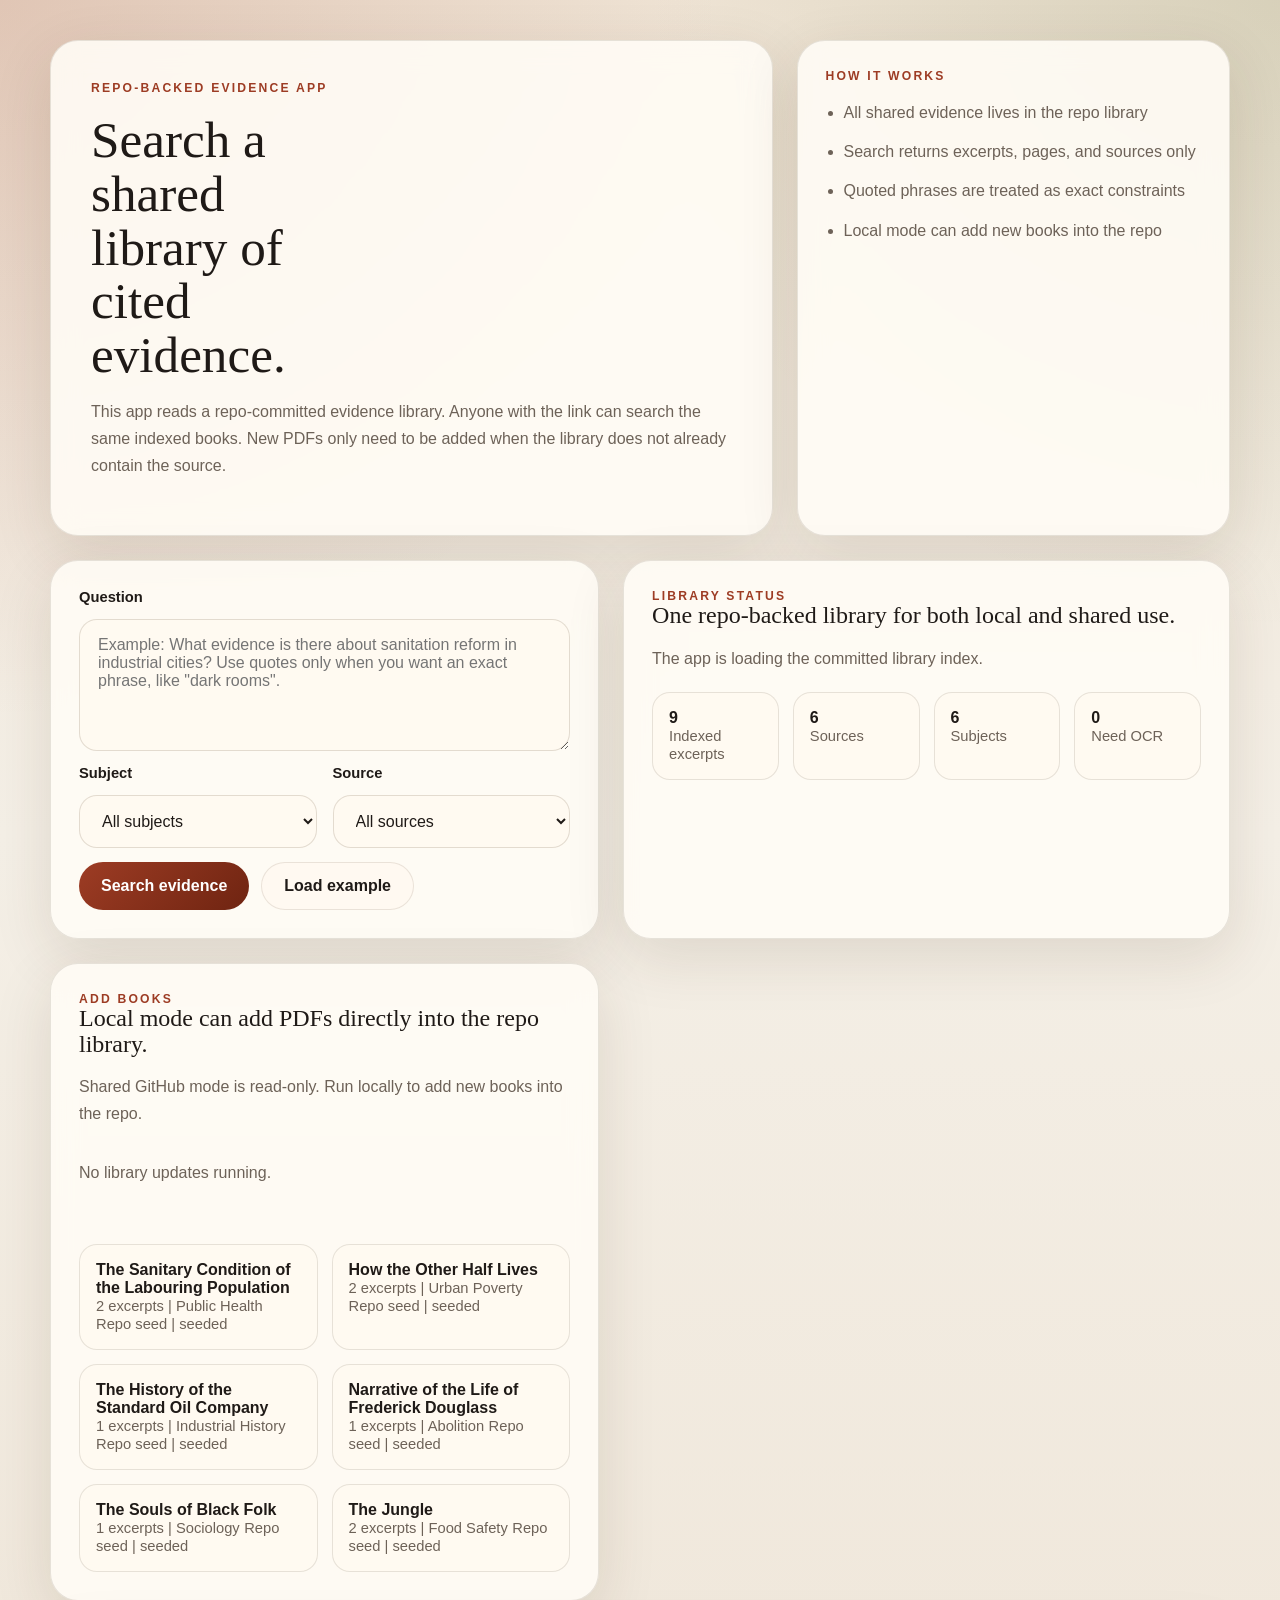
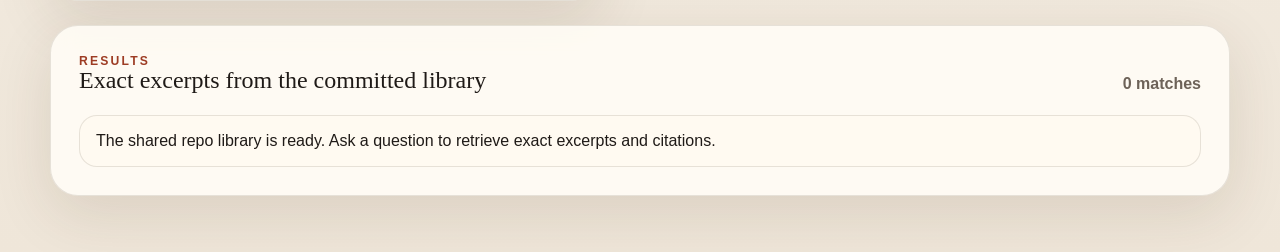
==== docs/index.html @ cc5bb467 "convert site into repo-backed app" ====
<!DOCTYPE html>
<html lang="en">
<head>
  <meta charset="UTF-8">
  <meta name="viewport" content="width=device-width, initial-scale=1.0">
  <title>Evidence Atlas</title>
  <meta name="theme-color" content="#9d3c24">
  <link rel="manifest" href="./manifest.webmanifest">
  <link rel="stylesheet" href="./styles.css">
</head>
<body>
  <div class="page-shell">
    <header class="hero">
      <div class="hero-copy">
        <p class="eyebrow">Repo-Backed Evidence App</p>
        <h1>Search a shared library of cited evidence.</h1>
        <p class="hero-text">
          This app reads a repo-committed evidence library. Anyone with the link can search the same indexed books.
          New PDFs only need to be added when the library does not already contain the source.
        </p>
      </div>

      <aside class="hero-card">
        <p class="card-label">How It Works</p>
        <ul class="rules-list">
          <li>All shared evidence lives in the repo library</li>
          <li>Search returns excerpts, pages, and sources only</li>
          <li>Quoted phrases are treated as exact constraints</li>
          <li>Local mode can add new books into the repo</li>
        </ul>
      </aside>
    </header>

    <main class="workspace">
      <section class="panel search-panel">
        <form id="search-form" class="search-form">
          <label class="field">
            <span>Question</span>
            <textarea
              id="query"
              rows="4"
              placeholder='Example: What evidence is there about sanitation reform in industrial cities? Use quotes only when you want an exact phrase, like "dark rooms".'
            ></textarea>
          </label>

          <div class="search-row">
            <label class="field">
              <span>Subject</span>
              <select id="subject-filter">
                <option value="">All subjects</option>
              </select>
            </label>

            <label class="field">
              <span>Source</span>
              <select id="source-filter">
                <option value="">All sources</option>
              </select>
            </label>
          </div>

          <div class="actions">
            <button type="submit" class="primary-button">Search evidence</button>
            <button type="button" id="load-example" class="secondary-button">Load example</button>
          </div>
        </form>
      </section>

      <section class="panel status-panel">
        <div>
          <p class="card-label">Library Status</p>
          <h2>One repo-backed library for both local and shared use.</h2>
        </div>
        <p id="status-message" class="status-message">
          The app is loading the committed library index.
        </p>
        <div id="stats" class="stats-grid"></div>
        <div id="analysis-summary" class="analysis-summary"></div>
      </section>

      <section class="panel upload-panel" id="upload-panel">
        <div>
          <p class="card-label">Add Books</p>
          <h2>Local mode can add PDFs directly into the repo library.</h2>
        </div>
        <p id="upload-mode-message" class="status-message">
          Shared GitHub mode is read-only. Run locally to add new books into the repo.
        </p>

        <form id="upload-form" class="upload-form hidden">
          <div class="search-row">
            <label class="field">
              <span>Subject tag</span>
              <input id="upload-subject" name="subject" type="text" placeholder="Example: Public Health">
            </label>

            <label class="field">
              <span>Author override</span>
              <input id="upload-author" name="author" type="text" placeholder="Optional">
            </label>
          </div>

          <div class="search-row">
            <label class="field">
              <span>Year override</span>
              <input id="upload-year" name="year" type="text" placeholder="Optional">
            </label>

            <label class="field upload-dropzone" for="pdf-files">
              <span>PDF files</span>
              <input id="pdf-files" name="pdfs" type="file" accept="application/pdf" multiple>
              <strong>Choose one or more PDFs</strong>
              <small>Local mode copies them into `docs/library/pdfs/` and rebuilds the shared index.</small>
            </label>
          </div>

          <div class="actions">
            <button type="submit" class="primary-button">Add books to repo library</button>
          </div>
        </form>

        <form id="inbox-form" class="upload-form hidden">
          <div class="search-row">
            <div class="field">
              <span>Large-book inbox</span>
              <p class="field-note">
                For large PDFs, copy files into <code>library-inbox/</code> in the repo folder, then import them here.
              </p>
            </div>
          </div>

          <div class="actions">
            <button type="submit" class="secondary-button">Import inbox PDFs</button>
          </div>
        </form>

        <div class="upload-meta">
          <p id="upload-status" class="status-message">No library updates running.</p>
          <div id="inbox-list" class="upload-list"></div>
          <div id="job-list" class="upload-list"></div>
          <div id="source-list" class="upload-list"></div>
        </div>
      </section>

      <section class="panel results-panel">
        <div class="results-header">
          <div>
            <p class="card-label">Results</p>
            <h2>Exact excerpts from the committed library</h2>
          </div>
          <p id="result-count" class="result-count">0 matches</p>
        </div>
        <div id="results" class="results-list" aria-live="polite"></div>
      </section>
    </main>
  </div>

  <template id="result-template">
    <article class="result-card">
      <div class="result-topline">
        <span class="subject-pill"></span>
        <div class="result-badges">
          <span class="phrase-pill"></span>
          <span class="concept-pill"></span>
          <span class="score-pill"></span>
        </div>
      </div>
      <h3 class="result-title"></h3>
      <p class="result-meta"></p>
      <blockquote class="excerpt"></blockquote>
      <div class="match-section">
        <p class="match-label">Matched evidence</p>
        <div class="match-tags"></div>
      </div>
      <p class="result-link"></p>
    </article>
  </template>

  <template id="list-card-template">
    <article class="upload-item">
      <strong class="item-name"></strong>
      <span class="item-summary"></span>
      <span class="item-detail"></span>
    </article>
  </template>

  <script src="./app.js" type="module"></script>
</body>
</html>
---- docs/styles.css ----
:root {
  --bg: #f4efe6;
  --paper: rgba(255, 252, 246, 0.9);
  --paper-strong: #fffaf1;
  --ink: #1f1a17;
  --muted: #6d6258;
  --line: rgba(58, 41, 24, 0.12);
  --accent: #9d3c24;
  --accent-deep: #6f2411;
  --accent-soft: rgba(157, 60, 36, 0.12);
  --shadow: 0 18px 60px rgba(66, 42, 20, 0.12);
  --radius-lg: 28px;
  --radius-md: 18px;
}

* { box-sizing: border-box; }

body {
  margin: 0;
  min-height: 100vh;
  font-family: "Segoe UI", sans-serif;
  color: var(--ink);
  background:
    radial-gradient(circle at top left, rgba(157, 60, 36, 0.18), transparent 32%),
    radial-gradient(circle at top right, rgba(93, 107, 45, 0.16), transparent 28%),
    linear-gradient(180deg, #efe4d5 0%, var(--bg) 45%, #efe6d9 100%);
}

.page-shell {
  width: min(1180px, calc(100% - 32px));
  margin: 0 auto;
  padding: 40px 0 56px;
}

.hero,
.workspace,
.search-row {
  display: grid;
  gap: 24px;
}

.hero { grid-template-columns: 1.5fr 0.9fr; }
.workspace { grid-template-columns: 0.95fr 1.05fr; margin-top: 24px; }
.search-row { grid-template-columns: 1fr 1fr; gap: 16px; }

.hero-copy,
.hero-card,
.panel {
  backdrop-filter: blur(14px);
  background: var(--paper);
  border: 1px solid var(--line);
  box-shadow: var(--shadow);
  border-radius: var(--radius-lg);
  padding: 28px;
}

.hero-copy { padding: 40px; }

.eyebrow,
.card-label,
.match-label {
  margin: 0;
  text-transform: uppercase;
  letter-spacing: 0.18em;
  font-size: 0.76rem;
  font-weight: 800;
  color: var(--accent);
}

h1, h2, h3 {
  margin: 0;
  line-height: 1.05;
  font-family: Georgia, serif;
  font-weight: 400;
}

h1 {
  margin-top: 18px;
  font-size: clamp(2.8rem, 4vw, 4.6rem);
  max-width: 10ch;
}

.hero-text,
.status-message,
.rules-list {
  color: var(--muted);
  line-height: 1.7;
}

.rules-list { margin: 16px 0 0; padding-left: 18px; display: grid; gap: 12px; }
.results-panel { grid-column: 1 / -1; }

.search-form,
.upload-form,
.upload-meta,
.upload-list,
.field,
.results-list,
.match-tags,
.analysis-summary {
  display: grid;
  gap: 14px;
}

.field span {
  font-size: 0.92rem;
  font-weight: 700;
}

.field-note {
  margin: 8px 0 0;
  color: var(--muted);
  line-height: 1.6;
}

code {
  font-family: "Consolas", "Courier New", monospace;
  font-size: 0.92em;
  background: rgba(31, 26, 23, 0.06);
  border-radius: 8px;
  padding: 2px 6px;
}

textarea,
select,
input[type="text"] {
  width: 100%;
  border: 1px solid rgba(81, 57, 34, 0.16);
  border-radius: var(--radius-md);
  background: var(--paper-strong);
  color: var(--ink);
  font: inherit;
  padding: 16px 18px;
}

textarea {
  resize: vertical;
  min-height: 132px;
}

.analysis-help,
.analysis-card,
.stat-card,
.upload-item,
.empty-state {
  border: 1px solid var(--line);
  border-radius: var(--radius-md);
  background: var(--paper-strong);
  padding: 16px;
}

.analysis-help { display: grid; gap: 8px; min-height: 58px; }
.analysis-card strong,
.stat-card strong,
.upload-item strong { display: block; }

.analysis-chip {
  display: inline-flex;
  align-items: center;
  border-radius: 999px;
  padding: 8px 12px;
  margin: 6px 8px 0 0;
  background: rgba(31, 26, 23, 0.06);
  font-size: 0.84rem;
  font-weight: 800;
}

.actions { display: flex; flex-wrap: wrap; gap: 12px; }

button {
  appearance: none;
  border: none;
  border-radius: 999px;
  padding: 14px 22px;
  font: inherit;
  font-weight: 800;
  cursor: pointer;
}

.primary-button {
  background: linear-gradient(135deg, var(--accent), var(--accent-deep));
  color: white;
}

.secondary-button {
  background: rgba(255, 250, 241, 0.85);
  color: var(--ink);
  border: 1px solid rgba(81, 57, 34, 0.12);
}

.stats-grid {
  margin-top: 20px;
  display: grid;
  grid-template-columns: repeat(4, minmax(0, 1fr));
  gap: 14px;
}

.stat-card span,
.upload-item span,
.result-meta,
.result-link a,
small {
  color: var(--muted);
  font-size: 0.92rem;
}

.upload-dropzone {
  border: 1px dashed rgba(81, 57, 34, 0.22);
  border-radius: 24px;
  background: rgba(255, 250, 241, 0.65);
  padding: 18px;
}

.upload-list { grid-template-columns: repeat(auto-fit, minmax(220px, 1fr)); }

.results-header,
.result-topline,
.result-badges {
  display: flex;
  gap: 12px;
}

.results-header { justify-content: space-between; align-items: end; margin-bottom: 22px; }
.result-topline { justify-content: space-between; }
.result-badges { flex-wrap: wrap; }
.result-count { margin: 0; color: var(--muted); font-weight: 700; }

.result-card {
  background: var(--paper-strong);
  border-radius: 24px;
  border: 1px solid var(--line);
  padding: 24px;
}

.subject-pill,
.phrase-pill,
.concept-pill,
.score-pill,
.match-tag {
  display: inline-flex;
  align-items: center;
  border-radius: 999px;
  padding: 8px 12px;
  font-size: 0.84rem;
  font-weight: 800;
}

.subject-pill { background: rgba(93, 107, 45, 0.14); color: #44511f; }
.phrase-pill { background: rgba(157, 60, 36, 0.1); color: var(--accent-deep); }
.concept-pill { background: rgba(93, 107, 45, 0.12); color: #44511f; }
.score-pill { background: rgba(31, 26, 23, 0.08); color: var(--ink); }
.match-tag { background: rgba(31, 26, 23, 0.06); color: var(--ink); }

.result-title { margin-top: 16px; font-size: clamp(1.5rem, 2vw, 2.1rem); }
.excerpt {
  margin: 20px 0;
  padding: 20px 22px;
  border-left: 4px solid var(--accent);
  background: rgba(157, 60, 36, 0.05);
  border-radius: 0 var(--radius-md) var(--radius-md) 0;
  line-height: 1.8;
}

.hidden { display: none; }

@media (max-width: 920px) {
  .hero,
  .workspace,
  .search-row,
  .stats-grid {
    grid-template-columns: 1fr;
  }

  .results-header,
  .result-topline {
    flex-direction: column;
    align-items: start;
  }
}
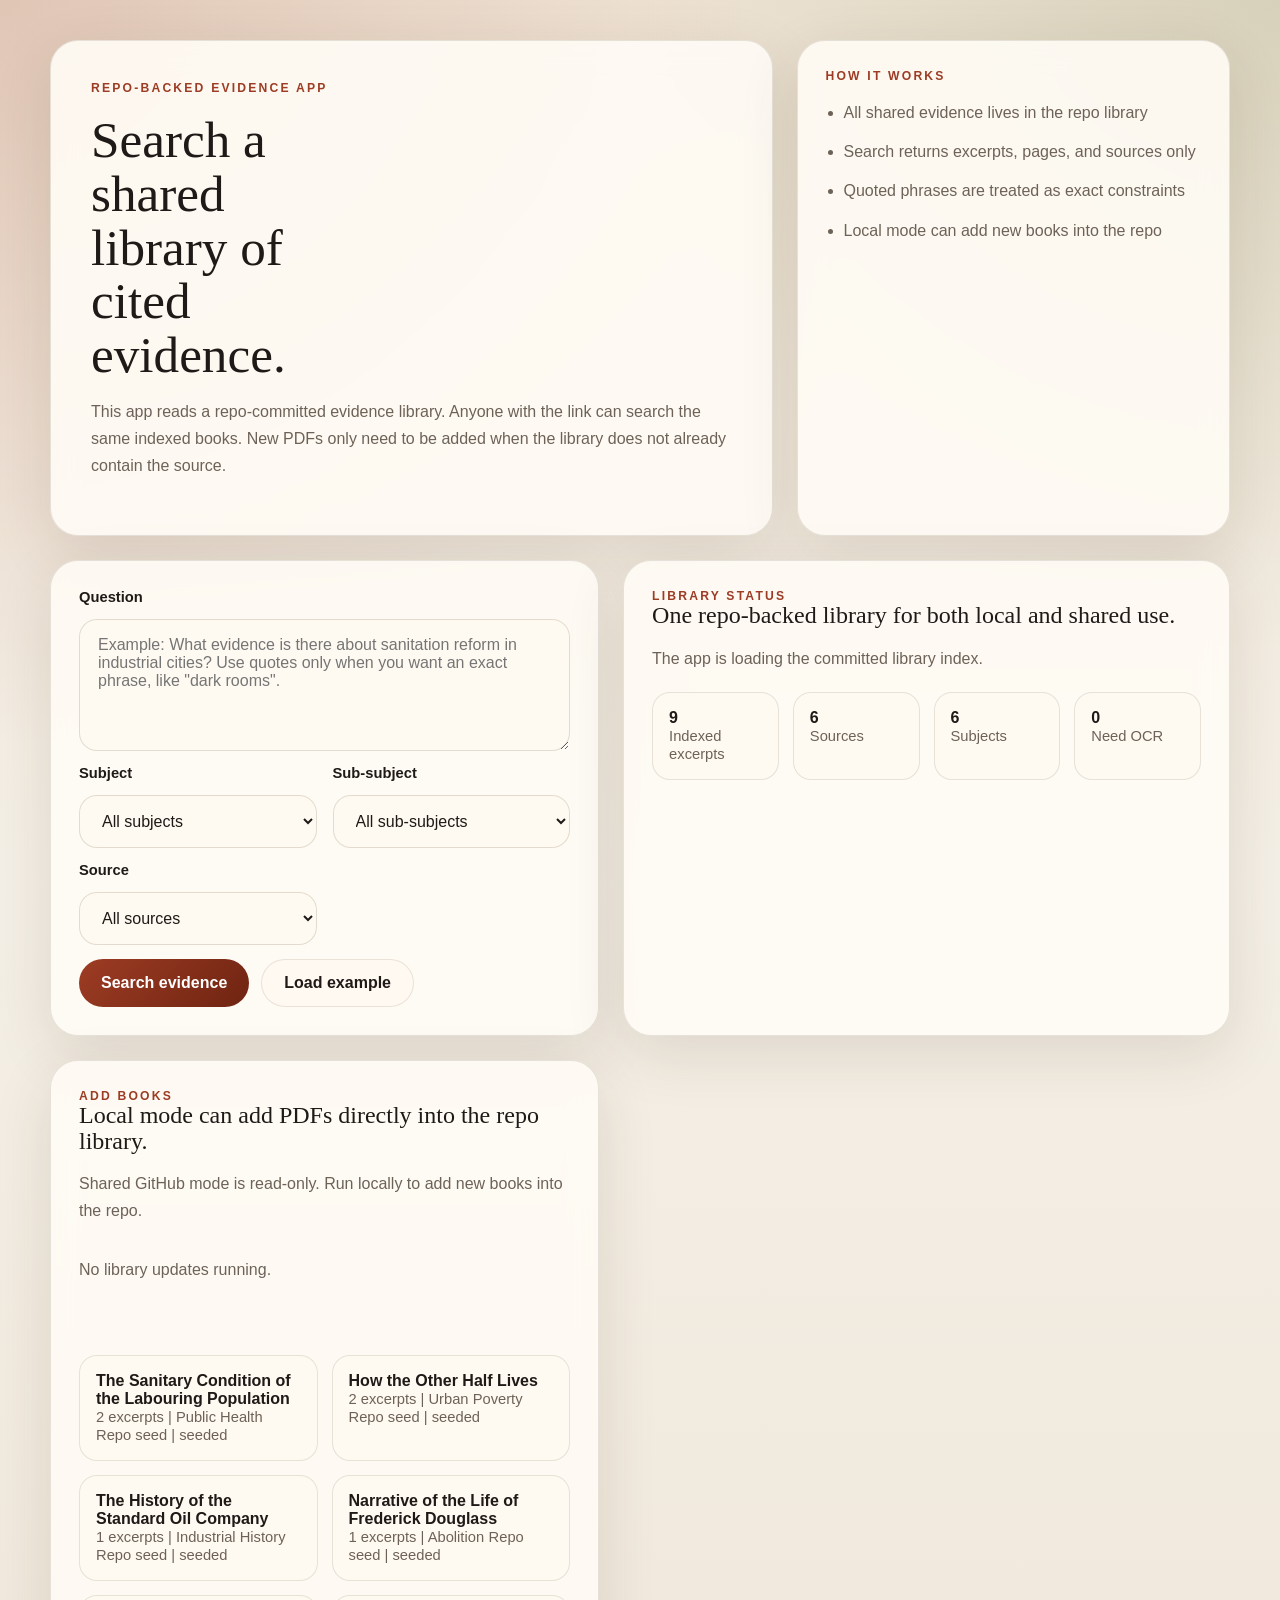
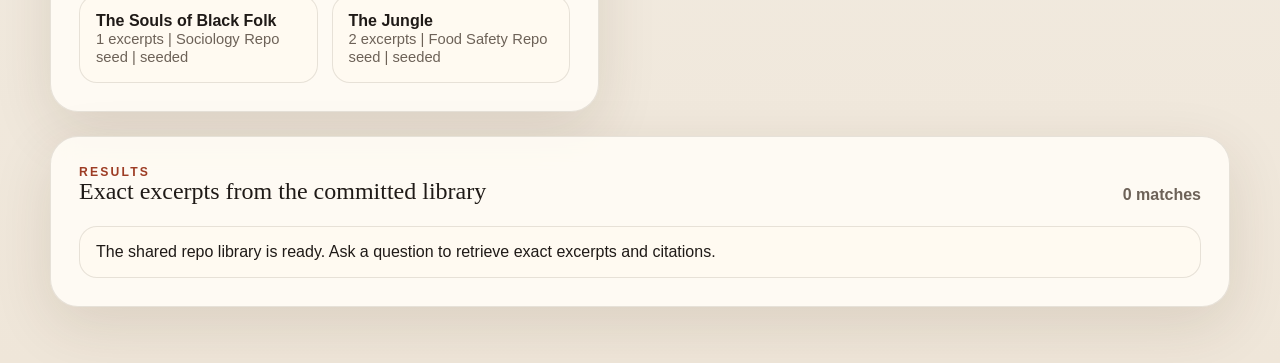
==== commit 069e2a8e: "add subject hierarchy and repo pdf drop" ====
--- a/docs/index.html
+++ b/docs/index.html
@@ -52,6 +52,15 @@
             </label>
 
             <label class="field">
+              <span>Sub-subject</span>
+              <select id="subsubject-filter">
+                <option value="">All sub-subjects</option>
+              </select>
+            </label>
+          </div>
+
+          <div class="search-row">
+            <label class="field">
               <span>Source</span>
               <select id="source-filter">
                 <option value="">All sources</option>
@@ -90,22 +99,29 @@
         <form id="upload-form" class="upload-form hidden">
           <div class="search-row">
             <label class="field">
-              <span>Subject tag</span>
+              <span>Subject</span>
               <input id="upload-subject" name="subject" type="text" placeholder="Example: Public Health">
             </label>
 
+            <label class="field">
+              <span>Sub-subject</span>
+              <input id="upload-subsubject" name="subSubject" type="text" placeholder="Optional example: Sanitation">
+            </label>
+          </div>
+
+          <div class="search-row">
             <label class="field">
               <span>Author override</span>
               <input id="upload-author" name="author" type="text" placeholder="Optional">
             </label>
-          </div>
-
-          <div class="search-row">
+
             <label class="field">
               <span>Year override</span>
               <input id="upload-year" name="year" type="text" placeholder="Optional">
             </label>
-
+          </div>
+
+          <div class="search-row">
             <label class="field upload-dropzone" for="pdf-files">
               <span>PDF files</span>
               <input id="pdf-files" name="pdfs" type="file" accept="application/pdf" multiple>
@@ -134,9 +150,25 @@
           </div>
         </form>
 
+        <form id="repo-drop-form" class="upload-form hidden">
+          <div class="search-row">
+            <div class="field">
+              <span>Developer repo drop</span>
+              <p class="field-note">
+                Developers can place shared PDFs in <code>repo-pdf-drop/</code>, commit them, and then import them into the library from here.
+              </p>
+            </div>
+          </div>
+
+          <div class="actions">
+            <button type="submit" class="secondary-button">Import repo-drop PDFs</button>
+          </div>
+        </form>
+
         <div class="upload-meta">
           <p id="upload-status" class="status-message">No library updates running.</p>
           <div id="inbox-list" class="upload-list"></div>
+          <div id="repo-drop-list" class="upload-list"></div>
           <div id="job-list" class="upload-list"></div>
           <div id="source-list" class="upload-list"></div>
         </div>
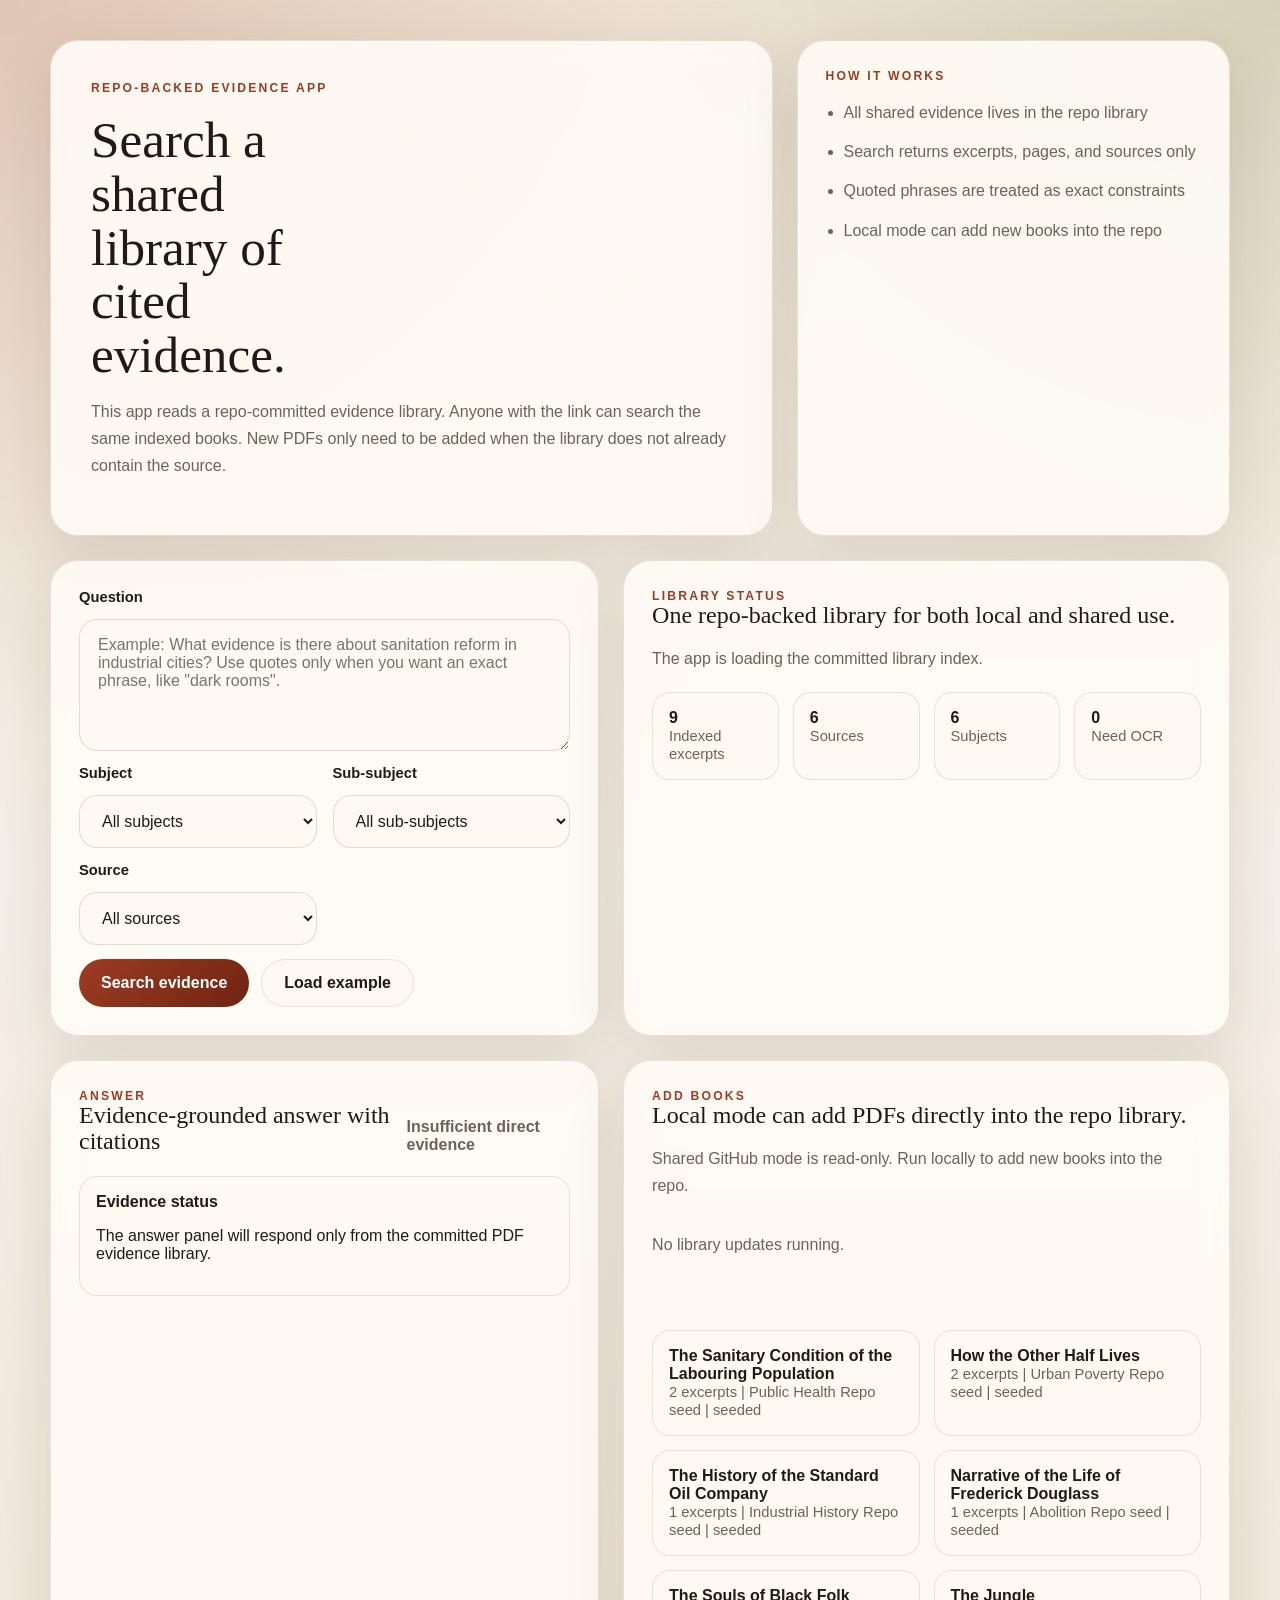
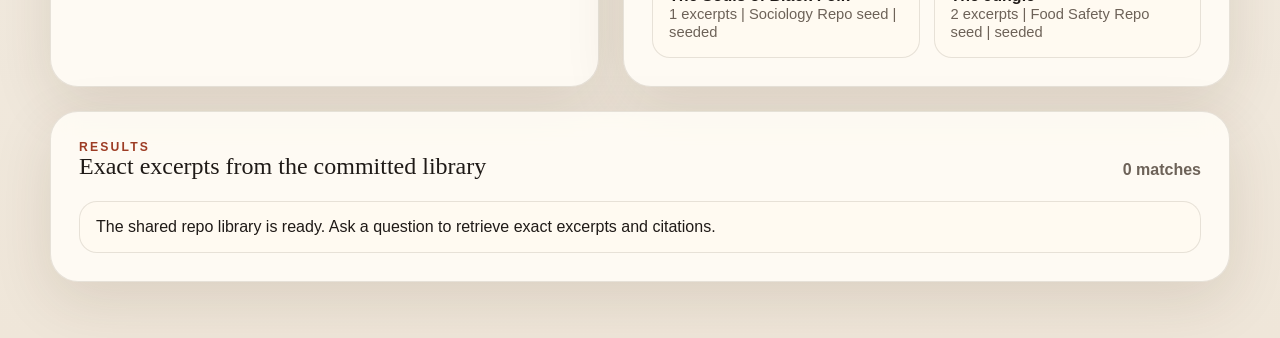
==== commit 910ffb73: "add grounded answers from cited evidence" ====
--- a/docs/index.html
+++ b/docs/index.html
@@ -87,6 +87,20 @@
         <div id="analysis-summary" class="analysis-summary"></div>
       </section>
 
+      <section class="panel answer-panel">
+        <div class="results-header">
+          <div>
+            <p class="card-label">Answer</p>
+            <h2>Evidence-grounded answer with citations</h2>
+          </div>
+          <p id="answer-status" class="result-count">Waiting for a question</p>
+        </div>
+        <div id="answer-card" class="analysis-card">
+          The answer panel will respond only from the committed PDF evidence library.
+        </div>
+        <div id="answer-citations" class="results-list"></div>
+      </section>
+
       <section class="panel upload-panel" id="upload-panel">
         <div>
           <p class="card-label">Add Books</p>
@@ -216,6 +230,14 @@
     </article>
   </template>
 
+  <template id="citation-template">
+    <article class="upload-item">
+      <strong class="item-name"></strong>
+      <span class="item-summary"></span>
+      <span class="item-detail"></span>
+    </article>
+  </template>
+
   <script src="./app.js" type="module"></script>
 </body>
 </html>
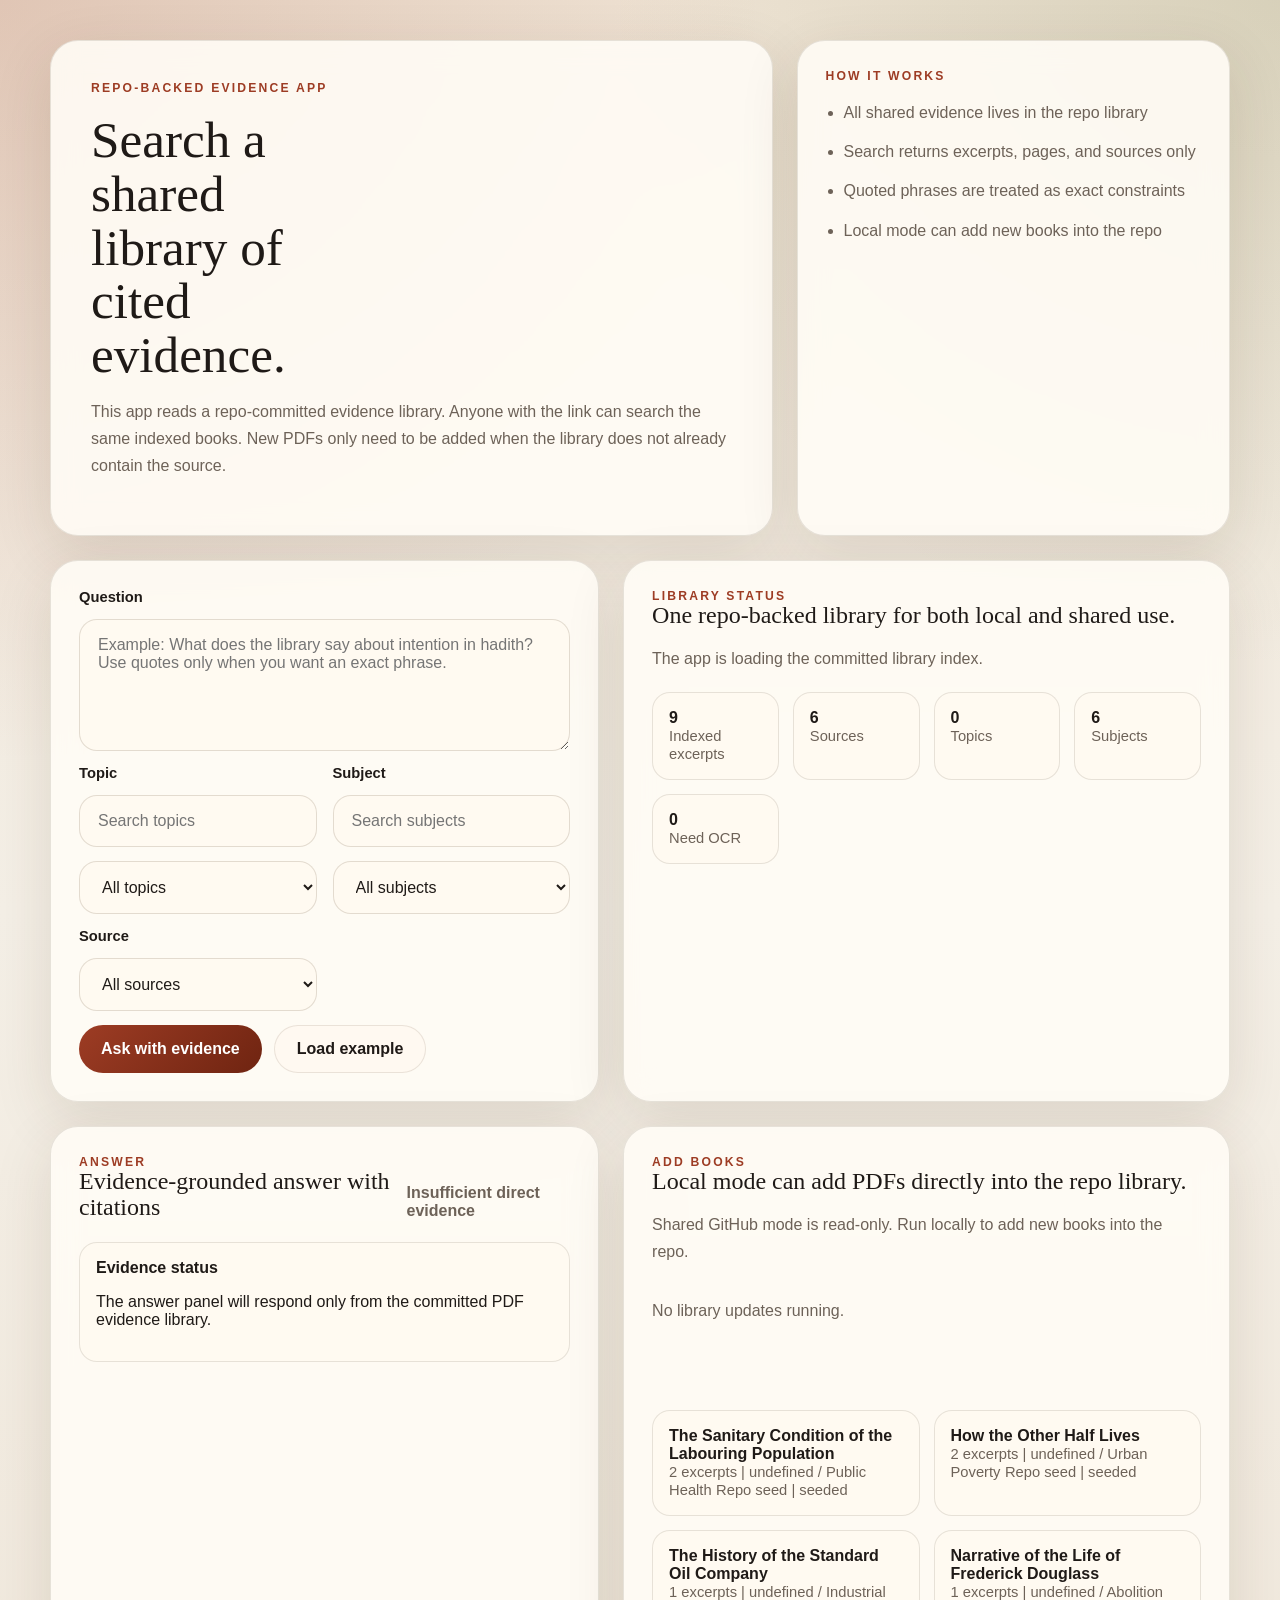
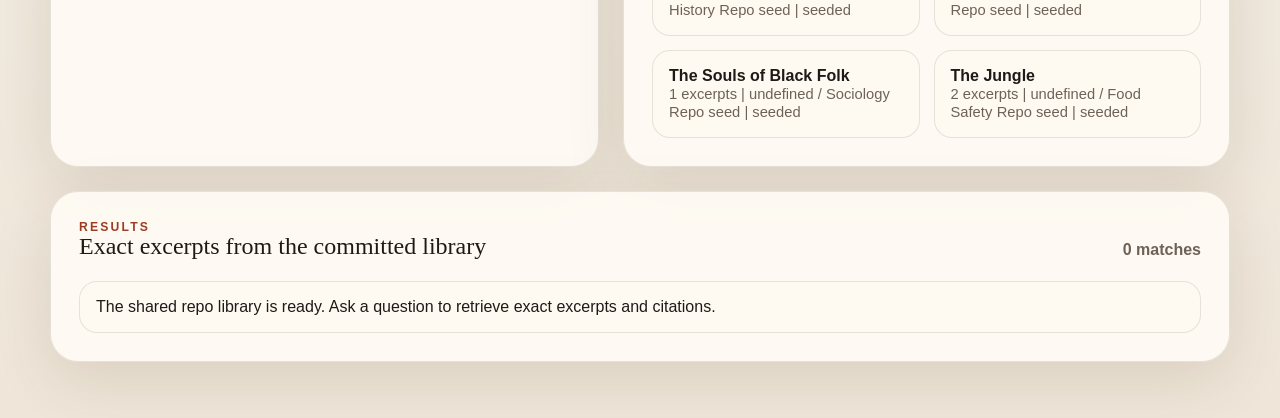
==== commit c04a23d4: "add topic subject taxonomy and index islam library" ====
--- a/docs/index.html
+++ b/docs/index.html
@@ -39,22 +39,24 @@
             <textarea
               id="query"
               rows="4"
-              placeholder='Example: What evidence is there about sanitation reform in industrial cities? Use quotes only when you want an exact phrase, like "dark rooms".'
+              placeholder='Example: What does the library say about intention in hadith? Use quotes only when you want an exact phrase.'
             ></textarea>
           </label>
 
           <div class="search-row">
             <label class="field">
+              <span>Topic</span>
+              <input id="topic-search" type="text" placeholder="Search topics">
+              <select id="topic-filter">
+                <option value="">All topics</option>
+              </select>
+            </label>
+
+            <label class="field">
               <span>Subject</span>
+              <input id="subject-search" type="text" placeholder="Search subjects">
               <select id="subject-filter">
                 <option value="">All subjects</option>
-              </select>
-            </label>
-
-            <label class="field">
-              <span>Sub-subject</span>
-              <select id="subsubject-filter">
-                <option value="">All sub-subjects</option>
               </select>
             </label>
           </div>
@@ -69,7 +71,7 @@
           </div>
 
           <div class="actions">
-            <button type="submit" class="primary-button">Search evidence</button>
+            <button type="submit" class="primary-button">Ask with evidence</button>
             <button type="button" id="load-example" class="secondary-button">Load example</button>
           </div>
         </form>
@@ -113,13 +115,13 @@
         <form id="upload-form" class="upload-form hidden">
           <div class="search-row">
             <label class="field">
+              <span>Topic</span>
+              <input id="upload-topic" name="topic" type="text" placeholder="Example: Islam">
+            </label>
+
+            <label class="field">
               <span>Subject</span>
-              <input id="upload-subject" name="subject" type="text" placeholder="Example: Public Health">
-            </label>
-
-            <label class="field">
-              <span>Sub-subject</span>
-              <input id="upload-subsubject" name="subSubject" type="text" placeholder="Optional example: Sanitation">
+              <input id="upload-subject" name="subject" type="text" placeholder="Optional example: Tafsir">
             </label>
           </div>
 
@@ -179,8 +181,24 @@
           </div>
         </form>
 
+        <form id="library-pdf-form" class="upload-form hidden">
+          <div class="search-row">
+            <div class="field">
+              <span>Committed library PDFs</span>
+              <p class="field-note">
+                PDFs already committed in <code>docs/library/pdfs/</code> can be indexed here using the shared source manifest.
+              </p>
+            </div>
+          </div>
+
+          <div class="actions">
+            <button type="submit" class="secondary-button">Index committed library PDFs</button>
+          </div>
+        </form>
+
         <div class="upload-meta">
           <p id="upload-status" class="status-message">No library updates running.</p>
+          <div id="library-pdf-list" class="upload-list"></div>
           <div id="inbox-list" class="upload-list"></div>
           <div id="repo-drop-list" class="upload-list"></div>
           <div id="job-list" class="upload-list"></div>
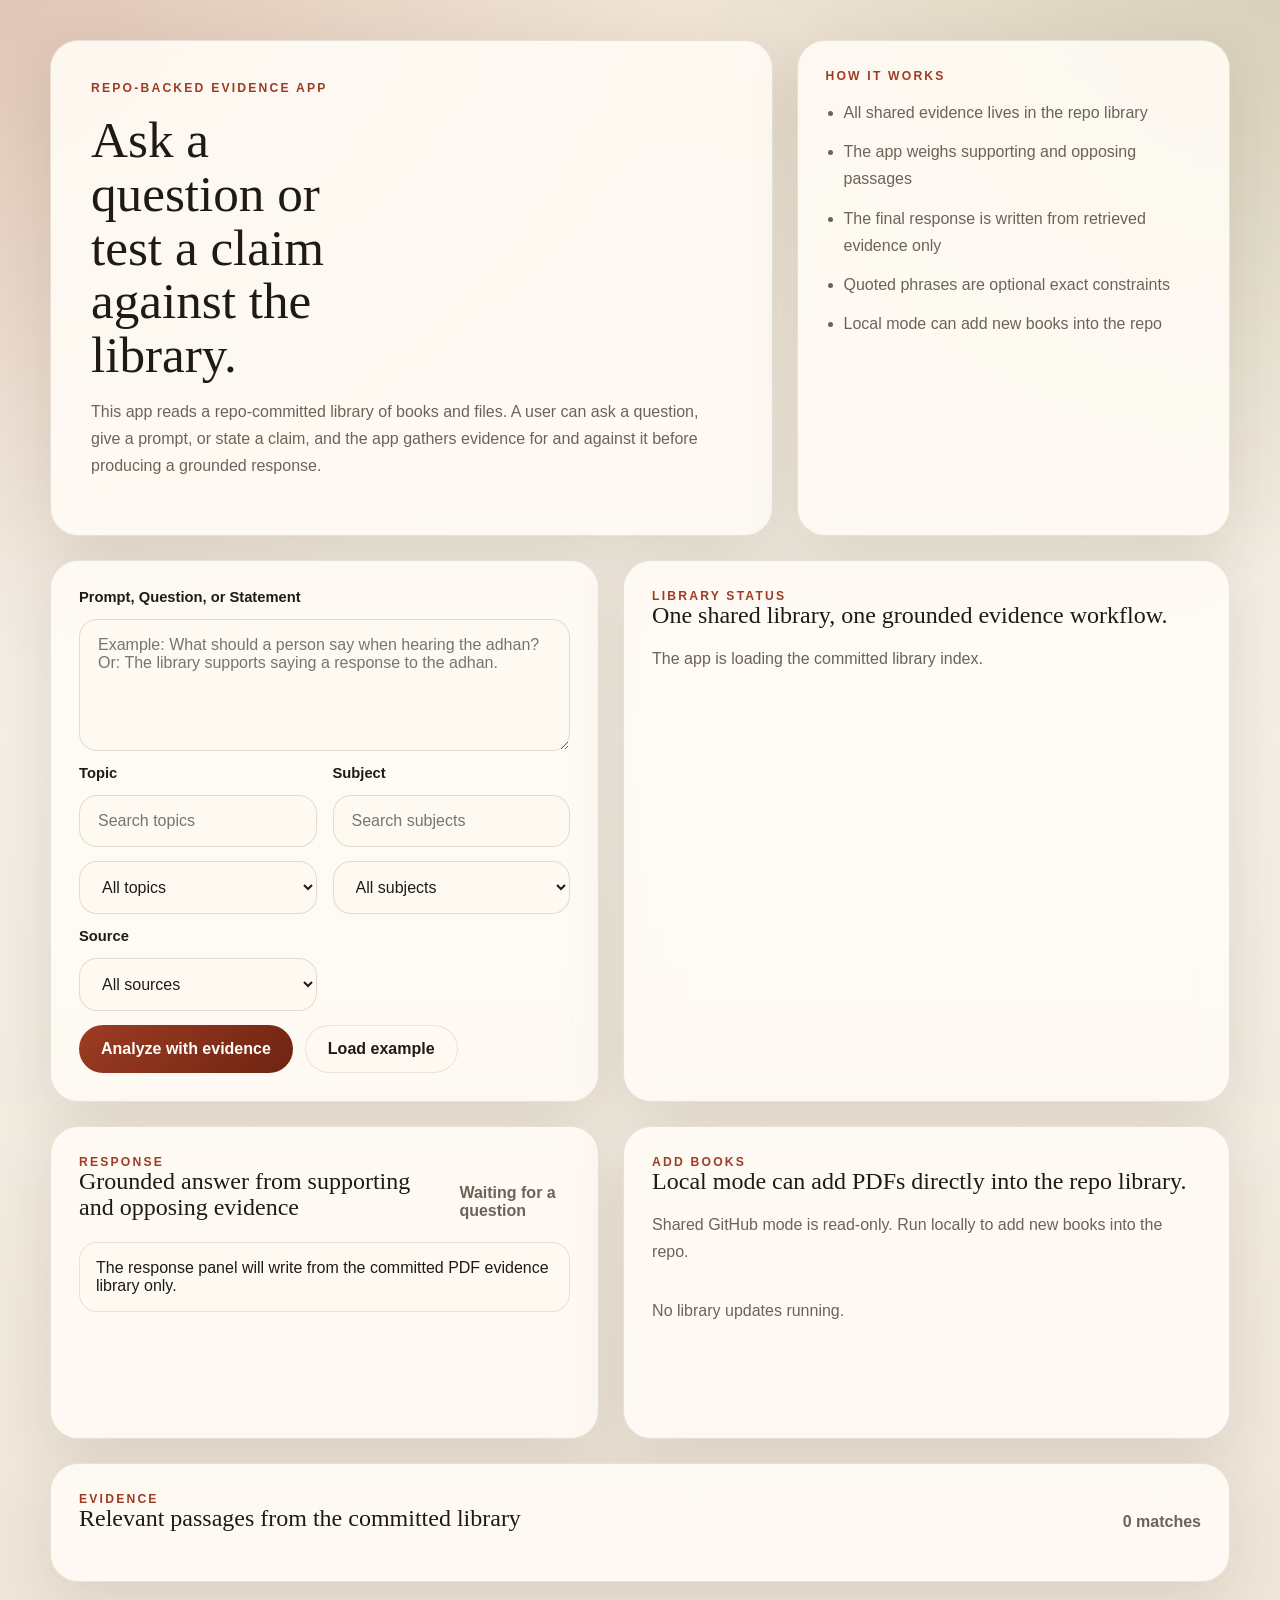
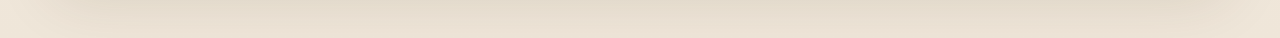
==== commit 2cca49a3: "reframe app around evidence-based answers" ====
--- a/docs/index.html
+++ b/docs/index.html
@@ -13,10 +13,10 @@
     <header class="hero">
       <div class="hero-copy">
         <p class="eyebrow">Repo-Backed Evidence App</p>
-        <h1>Search a shared library of cited evidence.</h1>
+        <h1>Ask a question or test a claim against the library.</h1>
         <p class="hero-text">
-          This app reads a repo-committed evidence library. Anyone with the link can search the same indexed books.
-          New PDFs only need to be added when the library does not already contain the source.
+          This app reads a repo-committed library of books and files. A user can ask a question, give a prompt,
+          or state a claim, and the app gathers evidence for and against it before producing a grounded response.
         </p>
       </div>
 
@@ -24,8 +24,9 @@
         <p class="card-label">How It Works</p>
         <ul class="rules-list">
           <li>All shared evidence lives in the repo library</li>
-          <li>Search returns excerpts, pages, and sources only</li>
-          <li>Quoted phrases are treated as exact constraints</li>
+          <li>The app weighs supporting and opposing passages</li>
+          <li>The final response is written from retrieved evidence only</li>
+          <li>Quoted phrases are optional exact constraints</li>
           <li>Local mode can add new books into the repo</li>
         </ul>
       </aside>
@@ -35,11 +36,11 @@
       <section class="panel search-panel">
         <form id="search-form" class="search-form">
           <label class="field">
-            <span>Question</span>
+            <span>Prompt, Question, or Statement</span>
             <textarea
               id="query"
               rows="4"
-              placeholder='Example: What does the library say about intention in hadith? Use quotes only when you want an exact phrase.'
+              placeholder='Example: What should a person say when hearing the adhan? Or: The library supports saying a response to the adhan.'
             ></textarea>
           </label>
 
@@ -71,17 +72,17 @@
           </div>
 
           <div class="actions">
-            <button type="submit" class="primary-button">Ask with evidence</button>
+            <button type="submit" class="primary-button">Analyze with evidence</button>
             <button type="button" id="load-example" class="secondary-button">Load example</button>
           </div>
         </form>
       </section>
 
       <section class="panel status-panel">
-        <div>
-          <p class="card-label">Library Status</p>
-          <h2>One repo-backed library for both local and shared use.</h2>
-        </div>
+          <div>
+            <p class="card-label">Library Status</p>
+            <h2>One shared library, one grounded evidence workflow.</h2>
+          </div>
         <p id="status-message" class="status-message">
           The app is loading the committed library index.
         </p>
@@ -92,13 +93,13 @@
       <section class="panel answer-panel">
         <div class="results-header">
           <div>
-            <p class="card-label">Answer</p>
-            <h2>Evidence-grounded answer with citations</h2>
+            <p class="card-label">Response</p>
+            <h2>Grounded answer from supporting and opposing evidence</h2>
           </div>
           <p id="answer-status" class="result-count">Waiting for a question</p>
         </div>
         <div id="answer-card" class="analysis-card">
-          The answer panel will respond only from the committed PDF evidence library.
+          The response panel will write from the committed PDF evidence library only.
         </div>
         <div id="answer-citations" class="results-list"></div>
       </section>
@@ -209,8 +210,8 @@
       <section class="panel results-panel">
         <div class="results-header">
           <div>
-            <p class="card-label">Results</p>
-            <h2>Exact excerpts from the committed library</h2>
+            <p class="card-label">Evidence</p>
+            <h2>Relevant passages from the committed library</h2>
           </div>
           <p id="result-count" class="result-count">0 matches</p>
         </div>
